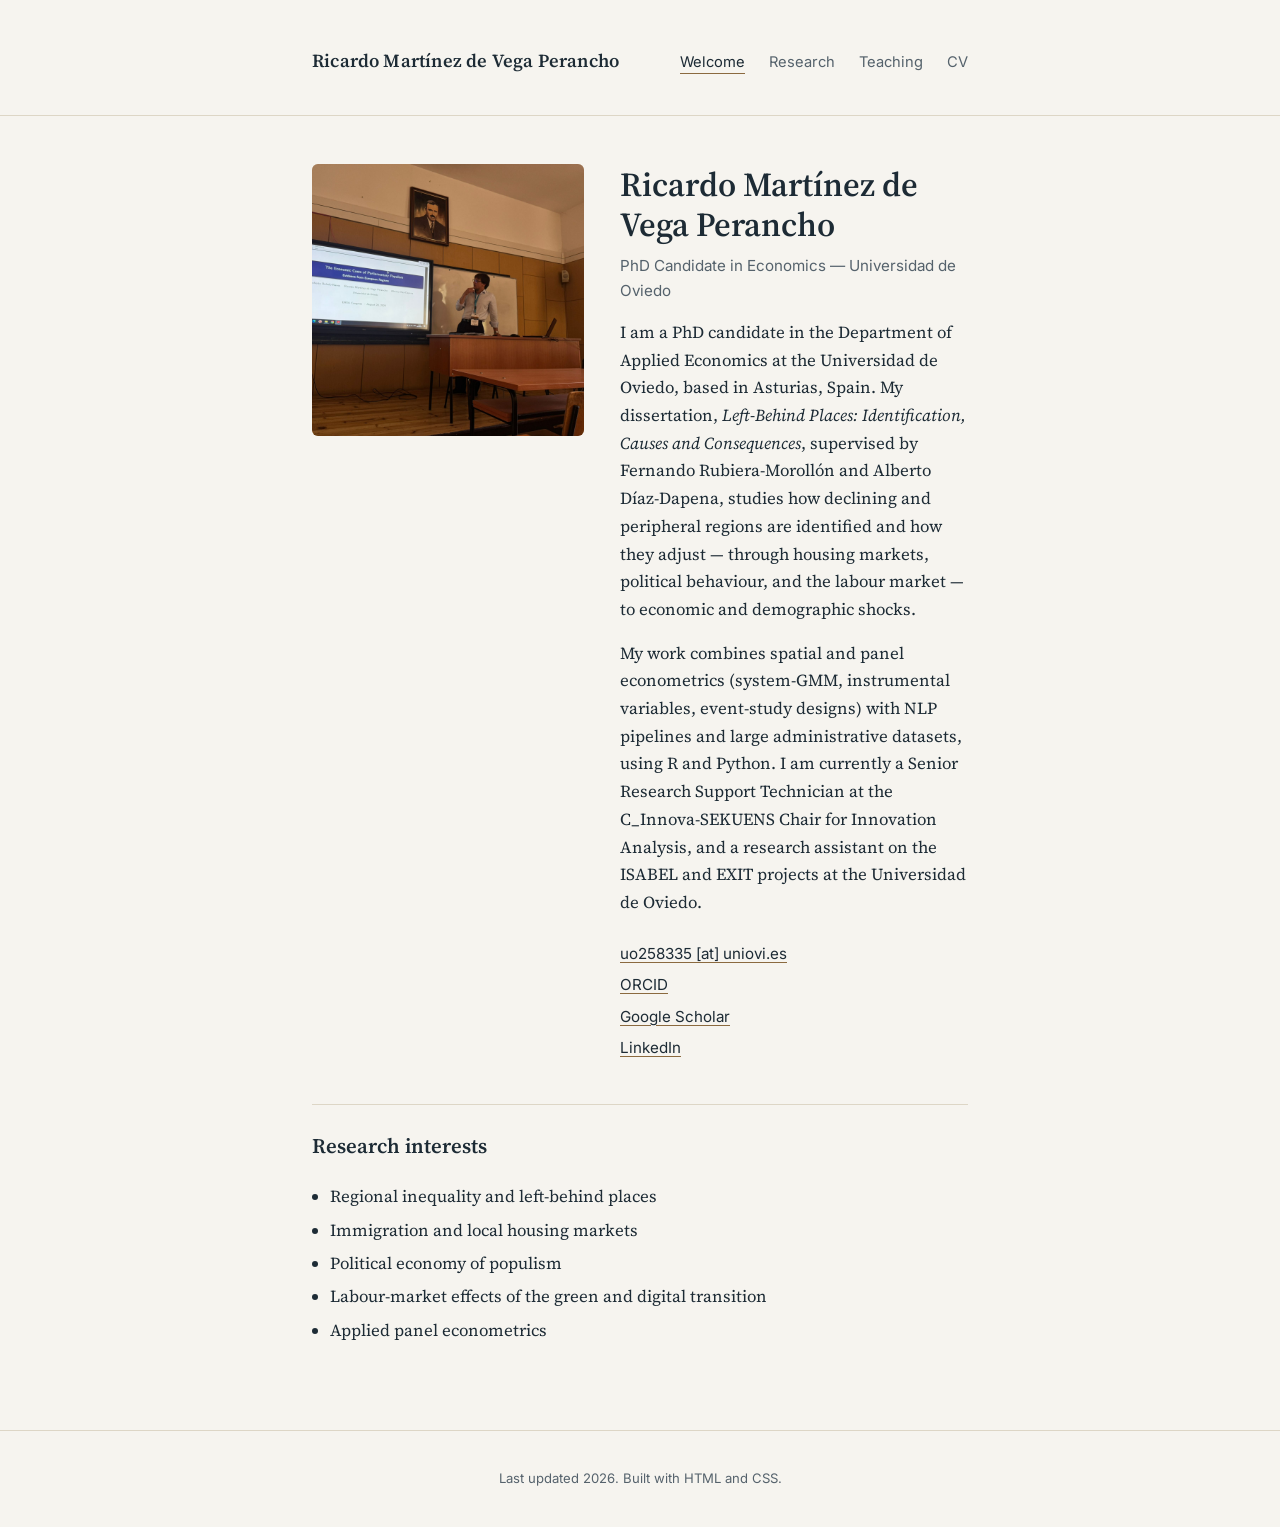
==== index.html @ 5f3df3f0 "Update index.html" ====
<!DOCTYPE html>
<html lang="en">
<head>
<meta charset="UTF-8">
<meta name="viewport" content="width=device-width, initial-scale=1.0">
<title>Ricardo Martínez de Vega Perancho — Applied Economics</title>
<meta name="description" content="Ricardo Martínez de Vega Perancho, PhD candidate in Applied Economics at Universidad de Oviedo. Research on left-behind places, regional inequality, populism and immigration.">
<link rel="preconnect" href="https://fonts.googleapis.com">
<link rel="preconnect" href="https://fonts.gstatic.com" crossorigin>
<link href="https://fonts.googleapis.com/css2?family=Source+Serif+4:ital,wght@0,400;0,600;1,400&family=Inter:wght@400;500&display=swap" rel="stylesheet">
<link rel="stylesheet" href="style.css">
</head>
<body>

<header class="site-header">
  <div class="header-inner">
    <p class="site-title"><a href="index.html">Ricardo Martínez de Vega Perancho</a></p>
    <nav class="site-nav" aria-label="Main">
      <ul>
        <li><a href="index.html" aria-current="page">Welcome</a></li>
        <li><a href="research.html">Research</a></li>
        <li><a href="teaching.html">Teaching</a></li>
        <li><a href="cv.html">CV</a></li>
      </ul>
    </nav>
  </div>
</header>

<main>
  <div class="hero">
    <div class="avatar">
      <img src="foto-perfil.jpg" width="272" height="272" alt="Ricardo Martínez de Vega Perancho">
    </div>
    <div class="bio">
      <h1>Ricardo Martínez de Vega Perancho</h1>
      <p class="kicker">PhD Candidate in Economics — Universidad de Oviedo</p>

      <p>I am a PhD candidate in the Department of Applied Economics at the
      Universidad de Oviedo, based in Asturias, Spain. My dissertation,
      <em>Left-Behind Places: Identification, Causes and Consequences</em>,
      supervised by Fernando Rubiera-Morollón and Alberto Díaz-Dapena, studies
      how declining and peripheral regions are identified and how they adjust
      — through housing markets, political behaviour, and the labour market —
      to economic and demographic shocks.</p>

      <p>My work combines spatial and panel econometrics (system-GMM,
      instrumental variables, event-study designs) with NLP pipelines and
      large administrative datasets, using R and Python. I am currently a
      Senior Research Support Technician at the C_Innova-SEKUENS Chair for
      Innovation Analysis, and a research assistant on the ISABEL and EXIT
      projects at the Universidad de Oviedo.</p>

      <ul class="contact-list">
        <li><a href="mailto:uo258335@uniovi.es">uo258335 [at] uniovi.es</a></li>
        <li><a href="https://orcid.org/0009-0008-1918-5371">ORCID</a></li>
        <li><a href="https://scholar.google.com/">Google Scholar</a></li>
        <li><a href="https://www.linkedin.com/">LinkedIn</a></li>
      </ul>
    </div>
  </div>

  <h2>Research interests</h2>
  <ul class="interests">
    <li>Regional inequality and left-behind places</li>
    <li>Immigration and local housing markets</li>
    <li>Political economy of populism</li>
    <li>Labour-market effects of the green and digital transition</li>
    <li>Applied panel econometrics</li>
  </ul>
</main>

<footer class="site-footer">
  <p>Last updated 2026. Built with HTML and CSS.</p>
</footer>

</body>
</html>
---- style.css ----
/* ===========================================================
   Ricardo — academic site
   Palette: paper background, deep ink text, muted ochre accent
   (a nod to old regional / cartographic survey documents —
   fitting for regional-economics research on left-behind places)
   =========================================================== */

:root {
  --bg: #f6f4ef;
  --ink: #1d2b35;
  --ink-soft: #55626c;
  --accent: #8b6a3f;
  --accent-soft: #e3d9c4;
  --line: #ddd6c6;
  --max-w: 44rem;
}

* { box-sizing: border-box; }

html {
  scroll-behavior: smooth;
}

@media (prefers-reduced-motion: reduce) {
  html { scroll-behavior: auto; }
  * { animation: none !important; transition: none !important; }
}

body {
  margin: 0;
  background: var(--bg);
  color: var(--ink);
  font-family: "Source Serif 4", Georgia, "Times New Roman", serif;
  font-size: 1.05rem;
  line-height: 1.65;
  -webkit-font-smoothing: antialiased;
}

a {
  color: var(--ink);
  text-decoration-color: var(--accent);
  text-decoration-thickness: 1px;
  text-underline-offset: 3px;
}

a:hover { color: var(--accent); }

a:focus-visible,
button:focus-visible,
summary:focus-visible {
  outline: 2px solid var(--accent);
  outline-offset: 3px;
}

.site-header {
  border-bottom: 1px solid var(--line);
}

.header-inner {
  max-width: var(--max-w);
  margin: 0 auto;
  padding: 1.75rem 1.5rem 1.25rem;
  display: flex;
  flex-wrap: wrap;
  align-items: baseline;
  justify-content: space-between;
  gap: 0.75rem 1.5rem;
}

.site-title {
  font-family: "Source Serif 4", Georgia, serif;
  font-size: 1.15rem;
  font-weight: 600;
  letter-spacing: 0.01em;
}

.site-title a { text-decoration: none; }

nav.site-nav {
  font-family: "Inter", system-ui, sans-serif;
  font-size: 0.92rem;
}

nav.site-nav ul {
  list-style: none;
  display: flex;
  gap: 1.5rem;
  margin: 0;
  padding: 0;
}

nav.site-nav a {
  text-decoration: none;
  color: var(--ink-soft);
  padding-bottom: 2px;
  border-bottom: 1px solid transparent;
}

nav.site-nav a:hover,
nav.site-nav a[aria-current="page"] {
  color: var(--ink);
  border-bottom-color: var(--accent);
}

main {
  max-width: var(--max-w);
  margin: 0 auto;
  padding: 3rem 1.5rem 5rem;
}

h1 {
  font-size: 2.1rem;
  line-height: 1.2;
  margin: 0 0 0.5rem;
  font-weight: 600;
}

h2 {
  font-size: 1.3rem;
  font-weight: 600;
  margin: 2.75rem 0 1.25rem;
  padding-top: 1.5rem;
  border-top: 1px solid var(--line);
}

main > h2:first-child { border-top: none; padding-top: 0; margin-top: 0; }

.kicker {
  font-family: "Inter", system-ui, sans-serif;
  font-size: 0.95rem;
  color: var(--ink-soft);
  margin: 0 0 1.75rem;
}

.hero {
  display: grid;
  grid-template-columns: 17rem 1fr;
  gap: 2.25rem;
  align-items: start;
  margin-bottom: 2.5rem;
}

.avatar {
  width: 17rem;
  height: 17rem;
  border-radius: 6px;
  background: var(--accent-soft);
  color: var(--accent);
  display: flex;
  align-items: center;
  justify-content: center;
  font-family: "Source Serif 4", Georgia, serif;
  font-size: 1.9rem;
  font-weight: 600;
  overflow: hidden;
}

.avatar img {
  width: 100%;
  height: 100%;
  object-fit: cover;
  object-position: 62% 45%;
  display: block;
}

.bio p { margin: 0 0 1rem; }

.contact-list {
  list-style: none;
  margin: 1.5rem 0 0;
  padding: 0;
  display: flex;
  flex-direction: column;
  gap: 0.4rem;
  font-family: "Inter", system-ui, sans-serif;
  font-size: 0.95rem;
}

.interests {
  margin: 0;
  padding-left: 1.1rem;
}

.interests li { margin-bottom: 0.35rem; }

.paper {
  margin-bottom: 2.25rem;
  padding-bottom: 2.25rem;
  border-bottom: 1px solid var(--line);
}

.paper:last-child { border-bottom: none; margin-bottom: 0; padding-bottom: 0; }

.paper h3 {
  font-size: 1.08rem;
  font-weight: 600;
  margin: 0 0 0.35rem;
  line-height: 1.4;
}

.paper .byline {
  font-style: italic;
  color: var(--ink-soft);
  margin: 0 0 0.2rem;
  font-size: 0.98rem;
}

.paper .status {
  font-family: "Inter", system-ui, sans-serif;
  font-size: 0.85rem;
  color: var(--accent);
  margin: 0 0 0.75rem;
}

.paper details {
  font-size: 0.98rem;
}

.paper summary {
  cursor: pointer;
  font-family: "Inter", system-ui, sans-serif;
  font-size: 0.88rem;
  color: var(--ink-soft);
  list-style: none;
}

.paper summary::-webkit-details-marker { display: none; }

.paper summary::before {
  content: "Abstract  ";
}

.paper summary:hover { color: var(--accent); }

.paper details[open] summary::before { content: "Abstract  "; }

.paper .abstract {
  margin: 0.6rem 0 0;
  color: var(--ink);
}

.note {
  color: var(--ink-soft);
  font-size: 0.98rem;
}

.site-footer {
  border-top: 1px solid var(--line);
  padding: 1.5rem;
  text-align: center;
  font-family: "Inter", system-ui, sans-serif;
  font-size: 0.82rem;
  color: var(--ink-soft);
}

@media (max-width: 34rem) {
  .hero {
    grid-template-columns: 1fr;
  }
  .avatar { width: 9rem; height: 9rem; font-size: 1.4rem; }
  h1 { font-size: 1.7rem; }
  .header-inner { flex-direction: column; align-items: flex-start; }
}
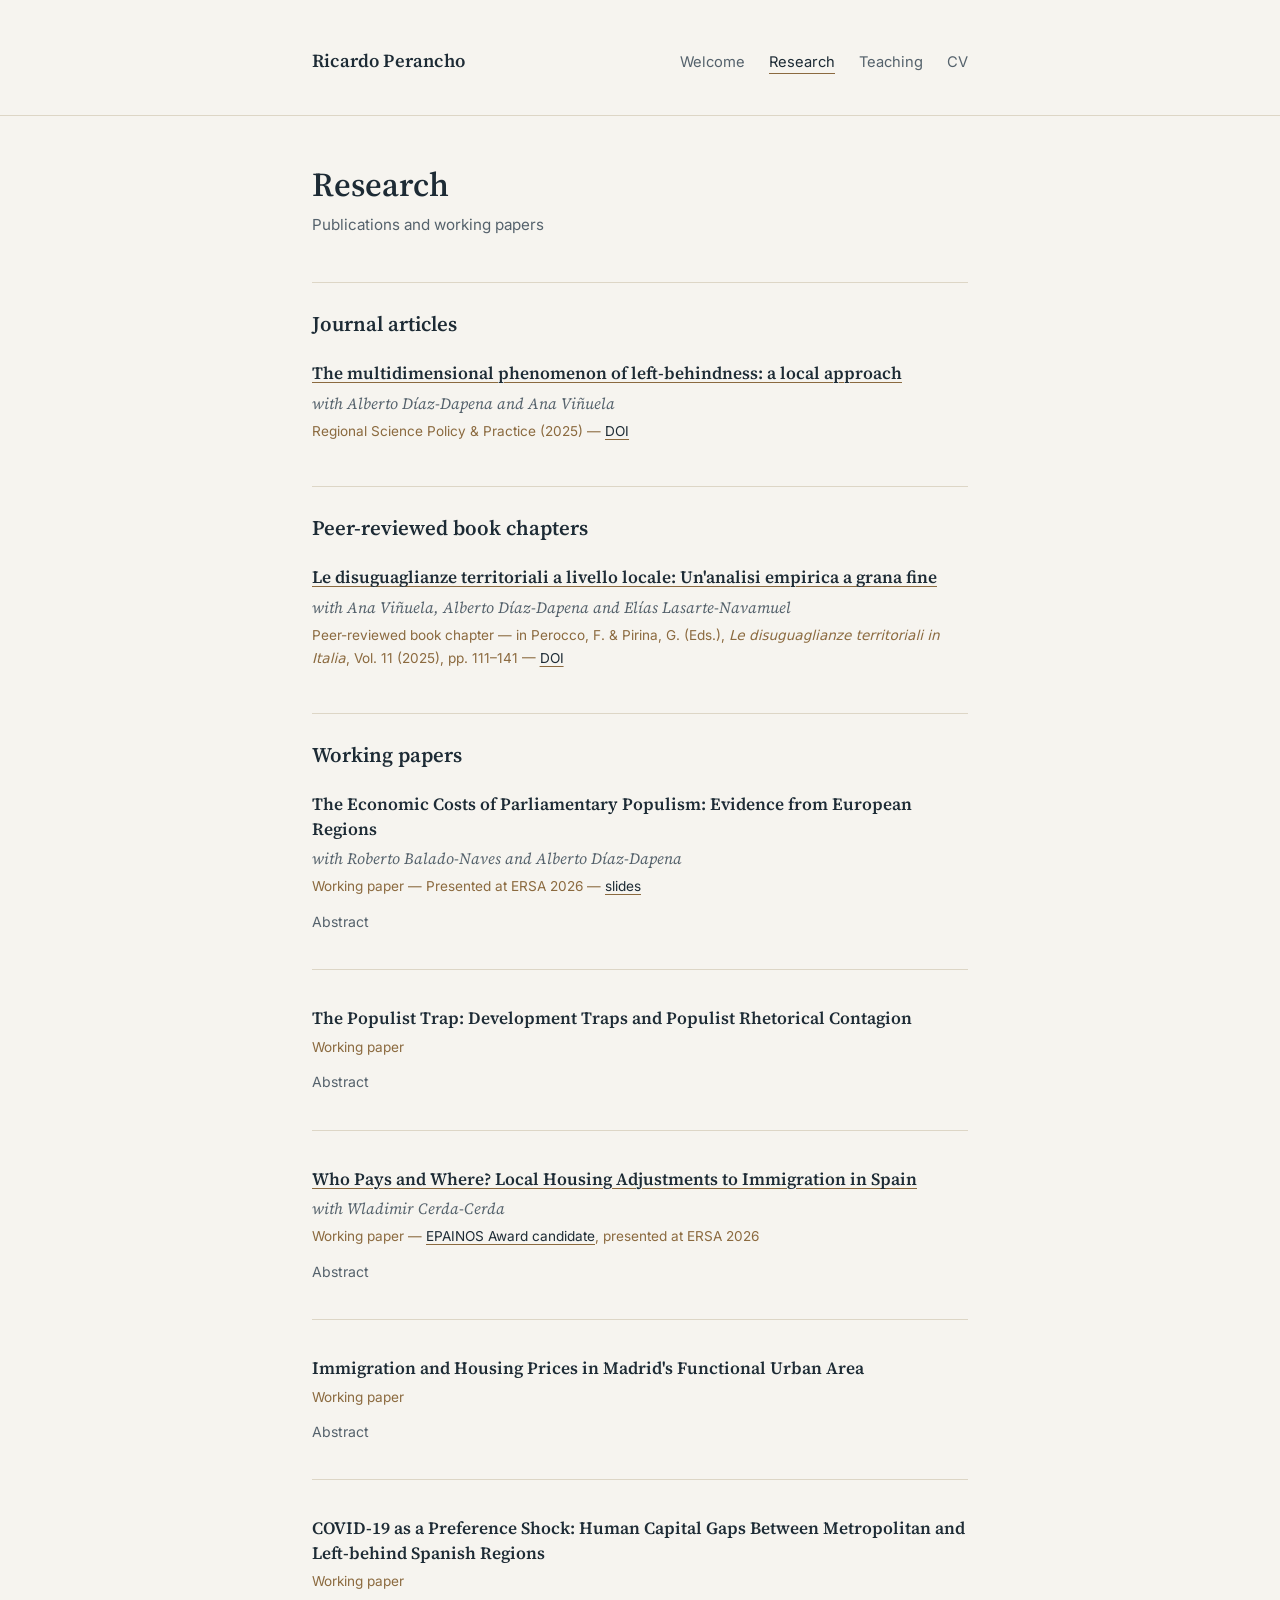
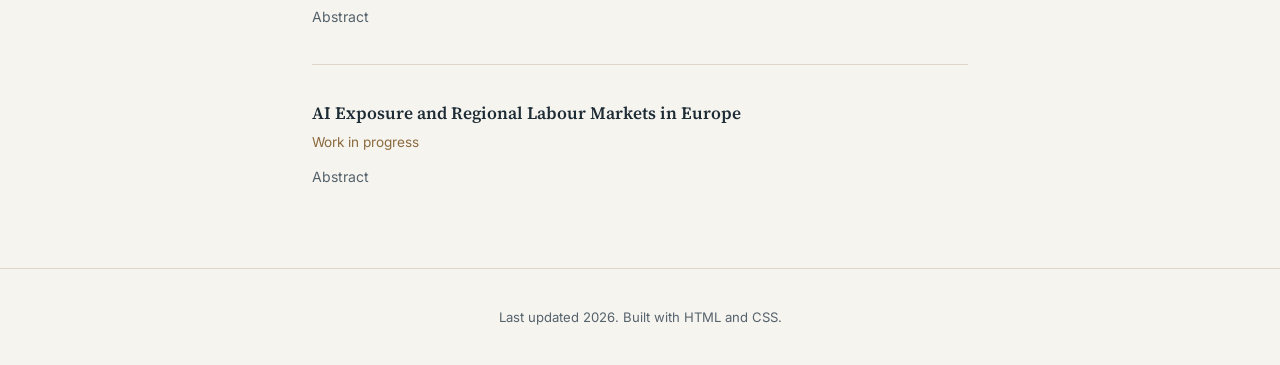
==== commit fe00cb8d: "Revise index.html for updated research content Updated the title and modified the header and main se" ====
--- a/index.html
+++ b/index.html
@@ -3,8 +3,7 @@
 <head>
 <meta charset="UTF-8">
 <meta name="viewport" content="width=device-width, initial-scale=1.0">
-<title>Ricardo Martínez de Vega Perancho — Applied Economics</title>
-<meta name="description" content="Ricardo Martínez de Vega Perancho, PhD candidate in Applied Economics at Universidad de Oviedo. Research on left-behind places, regional inequality, populism and immigration.">
+<title>Research — Ricardo</title>
 <link rel="preconnect" href="https://fonts.googleapis.com">
 <link rel="preconnect" href="https://fonts.gstatic.com" crossorigin>
 <link href="https://fonts.googleapis.com/css2?family=Source+Serif+4:ital,wght@0,400;0,600;1,400&family=Inter:wght@400;500&display=swap" rel="stylesheet">
@@ -14,11 +13,11 @@
 
 <header class="site-header">
   <div class="header-inner">
-    <p class="site-title"><a href="index.html">Ricardo Martínez de Vega Perancho</a></p>
+    <p class="site-title"><a href="index.html">Ricardo Perancho</a></p>
     <nav class="site-nav" aria-label="Main">
       <ul>
-        <li><a href="index.html" aria-current="page">Welcome</a></li>
-        <li><a href="research.html">Research</a></li>
+        <li><a href="index.html">Welcome</a></li>
+        <li><a href="research.html" aria-current="page">Research</a></li>
         <li><a href="teaching.html">Teaching</a></li>
         <li><a href="cv.html">CV</a></li>
       </ul>
@@ -27,46 +26,120 @@
 </header>
 
 <main>
-  <div class="hero">
-    <div class="avatar">
-      <img src="foto-perfil.jpg" width="272" height="272" alt="Ricardo Martínez de Vega Perancho">
-    </div>
-    <div class="bio">
-      <h1>Ricardo Martínez de Vega Perancho</h1>
-      <p class="kicker">PhD Candidate in Economics — Universidad de Oviedo</p>
+  <h1>Research</h1>
+  <p class="kicker">Publications and working papers</p>
 
-      <p>I am a PhD candidate in the Department of Applied Economics at the
-      Universidad de Oviedo, based in Asturias, Spain. My dissertation,
-      <em>Left-Behind Places: Identification, Causes and Consequences</em>,
-      supervised by Fernando Rubiera-Morollón and Alberto Díaz-Dapena, studies
-      how declining and peripheral regions are identified and how they adjust
-      — through housing markets, political behaviour, and the labour market —
-      to economic and demographic shocks.</p>
+  <h2>Journal articles</h2>
+  <section aria-label="Publications">
+    <article class="paper">
+      <h3><a href="https://doi.org/10.1016/j.rspp.2025.100232">The multidimensional phenomenon of left-behindness: a local approach</a></h3>
+      <p class="byline">with Alberto Díaz-Dapena and Ana Viñuela</p>
+      <p class="status">Regional Science Policy &amp; Practice (2025) — <a href="https://doi.org/10.1016/j.rspp.2025.100232">DOI</a></p>
+    </article>
+  </section>
 
-      <p>My work combines spatial and panel econometrics (system-GMM,
-      instrumental variables, event-study designs) with NLP pipelines and
-      large administrative datasets, using R and Python. I am currently a
-      Senior Research Support Technician at the C_Innova-SEKUENS Chair for
-      Innovation Analysis, and a research assistant on the ISABEL and EXIT
-      projects at the Universidad de Oviedo.</p>
+  <h2>Peer-reviewed book chapters</h2>
+  <section aria-label="Book chapters">
+    <article class="paper">
+      <h3><a href="http://doi.org/10.30687/978-88-6969-991-7/004">Le disuguaglianze territoriali a livello locale: Un'analisi empirica a grana fine</a></h3>
+      <p class="byline">with Ana Viñuela, Alberto Díaz-Dapena and Elías Lasarte-Navamuel</p>
+      <p class="status">Peer-reviewed book chapter — in Perocco, F. &amp; Pirina, G. (Eds.), <em>Le disuguaglianze territoriali in Italia</em>, Vol. 11 (2025), pp. 111–141 — <a href="http://doi.org/10.30687/978-88-6969-991-7/004">DOI</a></p>
+    </article>
+  </section>
 
-      <ul class="contact-list">
-        <li><a href="mailto:uo258335@uniovi.es">uo258335 [at] uniovi.es</a></li>
-        <li><a href="https://orcid.org/0009-0008-1918-5371">ORCID</a></li>
-        <li><a href="https://scholar.google.com/">Google Scholar</a></li>
-        <li><a href="https://www.linkedin.com/">LinkedIn</a></li>
-      </ul>
-    </div>
-  </div>
+  <h2>Working papers</h2>
+  <section aria-label="Working papers">
 
-  <h2>Research interests</h2>
-  <ul class="interests">
-    <li>Regional inequality and left-behind places</li>
-    <li>Immigration and local housing markets</li>
-    <li>Political economy of populism</li>
-    <li>Labour-market effects of the green and digital transition</li>
-    <li>Applied panel econometrics</li>
-  </ul>
+    <article class="paper">
+      <h3>The Economic Costs of Parliamentary Populism: Evidence from European Regions</h3>
+      <p class="byline">with Roberto Balado-Naves and Alberto Díaz-Dapena</p>
+      <p class="status">Working paper — Presented at ERSA 2026 — <a href="Slides_ERSA_populism.pdf">slides</a></p>
+      <details>
+        <summary></summary>
+        <p class="abstract">Populist parties now hold parliamentary seats in nearly all EU member states; 
+          however, their economic impact remains underexplored. 
+          While existing research focuses on populist executives, we examine whether populist parliamentary presence affects regional economic performance. 
+          Using a panel of 227 European NUTS 2 regions (1995 – 2022), 
+          we find that a permanent 1 percentage point increase in populist vote share reduces GDP per capita by 0.19% in the long run. 
+          The results suggest a populist trap in left-behind regions, 
+          as parliamentary populism shifts the legislative agenda away from growth-oriented long-term reforms, 
+          creating institutional frictions and policy uncertainty. Counterintuitively, 
+          we find that populist support that remains outside parliamentary representation is no associated with lower growth rates. 
+          Our findings reveal that the economic costs of populism begin well before populists take office.</p>
+      </details>
+    </article>
+
+    <article class="paper">
+      <h3>The Populist Trap: Development Traps and Populist Rhetorical Contagion</h3>
+      <p class="status">Working paper</p>
+      <details>
+        <summary></summary>
+        <p class="abstract">A supervised text classifier applied to Spanish
+        regional parliamentary debates (2014–2025) traces the contagion of
+        populist rhetoric from VOX to the Partido Popular. A staggered
+        event-study design, with a leave-one-out instrument for VOX vote
+        share and Callaway–Sant'Anna estimators, is used to address the
+        endogeneity of local development-trap conditions.</p>
+      </details>
+    </article>
+
+    <article class="paper">
+      <h3><a href="who-pays-and-where-spain.pdf">Who Pays and Where? Local Housing Adjustments to Immigration in Spain</a></h3>
+      <p class="byline">with Wladimir Cerda-Cerda</p>
+      <p class="status">Working paper — <a href="Slides_ERSA_housing.pdf">EPAINOS Award candidate</a>, presented at ERSA 2026</p>
+      <details>
+        <summary></summary>
+        <p class="abstract">We estimate the causal effect of immigration on housing prices using a panel of 699 Spanish 
+          municipalities over 2014–2025. Exploiting variation in immigration flows through a shift-share
+          instrument based on historical settlement networks, we find that a one percentage point increasein the immigration rate raises housing prices by 0.73% in the short run, with the effect growing
+          to approximately 2.3% in the long run. The absence of a housing supply response and the lack of
+          native displacement in high-immigration municipalities prevent demand pressure from dissipating,
+          allowing price effects to accumulate over time. Heterogeneity across the degrees of urbanization
+          reveals that the price effect of immigration is substantially larger in non-urban municipalities,
+          driven by native co-location, improvements in local economic conditions, and more binding supply
+          constraints.</p>
+      </details>
+    </article>
+
+    <article class="paper">
+      <h3>Immigration and Housing Prices in Madrid's Functional Urban Area</h3>
+      <p class="status">Working paper</p>
+      <details>
+        <summary></summary>
+        <p class="abstract">Building on Saiz and Wachter (2011), this paper
+        studies 166 municipalities in Madrid's Functional Urban Area
+        (2003–2024) using notarial housing-price statistics and a dual
+        instrumental-variable strategy — a spatial-diffusion gravity
+        instrument combined with a Bartik shift-share instrument — to
+        identify the effect of immigration on local housing prices.</p>
+      </details>
+    </article>
+
+    <article class="paper">
+      <h3>COVID-19 as a Preference Shock: Human Capital Gaps Between Metropolitan and Left-behind Spanish Regions</h3>
+      <p class="status">Working paper</p>
+      <details>
+        <summary></summary>
+        <p class="abstract">A difference-in-differences event-study design
+        uses university admission cut-off grades (notas de corte) to test
+        whether the COVID-19 pandemic acted as a preference shock, widening
+        or narrowing human-capital gaps between metropolitan and peripheral
+        Spanish universities.</p>
+      </details>
+    </article>
+
+    <article class="paper">
+      <h3>AI Exposure and Regional Labour Markets in Europe</h3>
+      <p class="status">Work in progress</p>
+      <details>
+        <summary></summary>
+        <p class="abstract">Work in progress synthesising task-based and
+        skills-based frameworks for measuring occupational exposure to AI,
+        applied to regional labour markets across Europe.</p>
+      </details>
+    </article>
+
+  </section>
 </main>
 
 <footer class="site-footer">
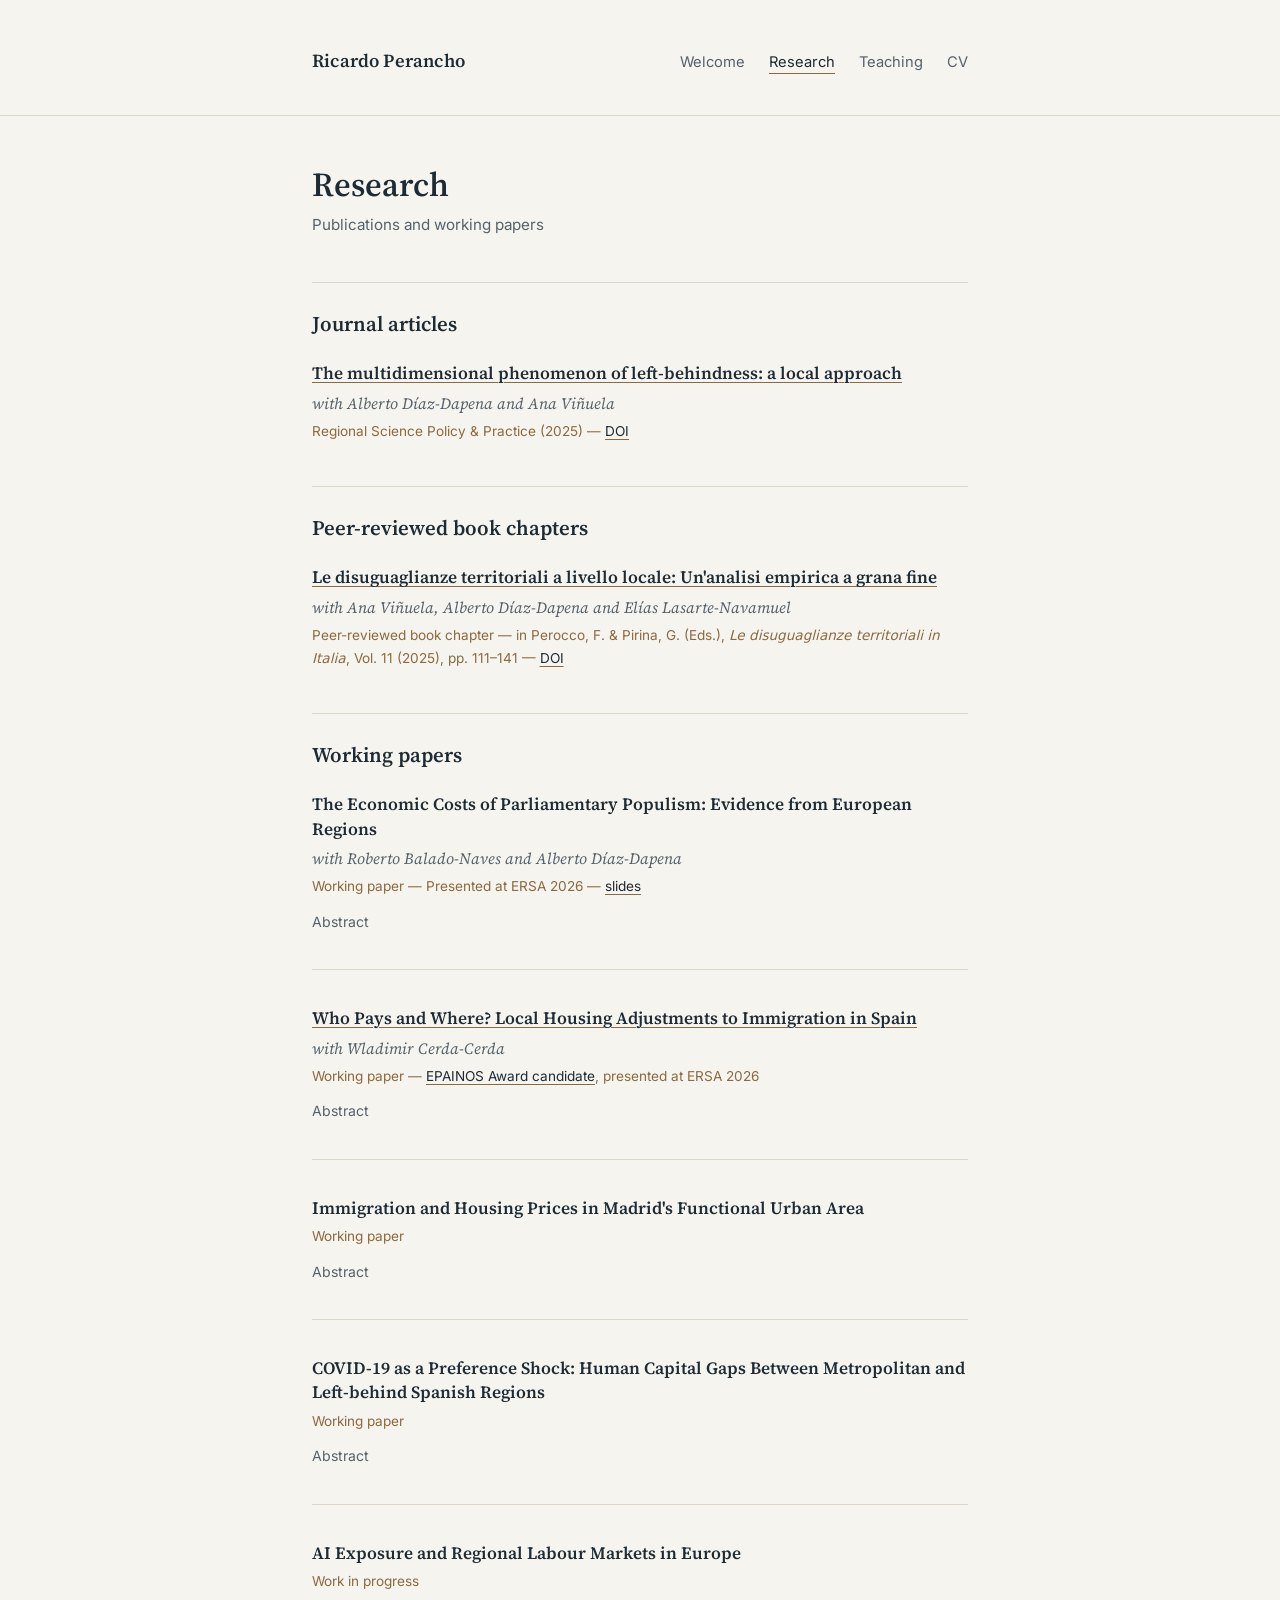
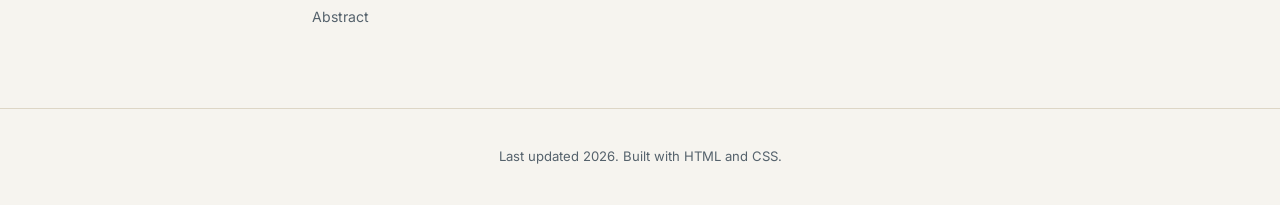
==== commit 29a1308a: "Update index.html" ====
--- a/index.html
+++ b/index.html
@@ -56,30 +56,13 @@
       <p class="status">Working paper — Presented at ERSA 2026 — <a href="Slides_ERSA_populism.pdf">slides</a></p>
       <details>
         <summary></summary>
-        <p class="abstract">Populist parties now hold parliamentary seats in nearly all EU member states; 
-          however, their economic impact remains underexplored. 
-          While existing research focuses on populist executives, we examine whether populist parliamentary presence affects regional economic performance. 
-          Using a panel of 227 European NUTS 2 regions (1995 – 2022), 
-          we find that a permanent 1 percentage point increase in populist vote share reduces GDP per capita by 0.19% in the long run. 
-          The results suggest a populist trap in left-behind regions, 
-          as parliamentary populism shifts the legislative agenda away from growth-oriented long-term reforms, 
-          creating institutional frictions and policy uncertainty. Counterintuitively, 
-          we find that populist support that remains outside parliamentary representation is no associated with lower growth rates. 
-          Our findings reveal that the economic costs of populism begin well before populists take office.</p>
-      </details>
-    </article>
-
-    <article class="paper">
-      <h3>The Populist Trap: Development Traps and Populist Rhetorical Contagion</h3>
-      <p class="status">Working paper</p>
-      <details>
-        <summary></summary>
-        <p class="abstract">A supervised text classifier applied to Spanish
-        regional parliamentary debates (2014–2025) traces the contagion of
-        populist rhetoric from VOX to the Partido Popular. A staggered
-        event-study design, with a leave-one-out instrument for VOX vote
-        share and Callaway–Sant'Anna estimators, is used to address the
-        endogeneity of local development-trap conditions.</p>
+        <p class="abstract">Difference-GMM estimation on 239 NUTS2 regions across 30 European
+        countries (1996–2022), combining ARDECO regional accounts with the
+        PopuList database, to trace how episodes of political unrest feed
+        back into regional economic growth. The analysis pairs impulse
+        response functions with spatial-autocorrelation diagnostics
+        (Moran's I) to characterise how these costs propagate across
+        neighbouring regions.</p>
       </details>
     </article>
 
@@ -89,15 +72,16 @@
       <p class="status">Working paper — <a href="Slides_ERSA_housing.pdf">EPAINOS Award candidate</a>, presented at ERSA 2026</p>
       <details>
         <summary></summary>
-        <p class="abstract">We estimate the causal effect of immigration on housing prices using a panel of 699 Spanish 
-          municipalities over 2014–2025. Exploiting variation in immigration flows through a shift-share
-          instrument based on historical settlement networks, we find that a one percentage point increasein the immigration rate raises housing prices by 0.73% in the short run, with the effect growing
-          to approximately 2.3% in the long run. The absence of a housing supply response and the lack of
-          native displacement in high-immigration municipalities prevent demand pressure from dissipating,
-          allowing price effects to accumulate over time. Heterogeneity across the degrees of urbanization
-          reveals that the price effect of immigration is substantially larger in non-urban municipalities,
-          driven by native co-location, improvements in local economic conditions, and more binding supply
-          constraints.</p>
+        <p class="abstract">Using a shift-share instrument built on
+        predetermined 2005 settlement patterns and an exogenous spatial-pull
+        control, this paper identifies the causal effect of immigration on
+        local housing prices across 699 Spanish municipalities (2014–2025).
+        A 1pp increase in the net immigration rate raises housing prices by
+        ~0.73% in the short run, accumulating to ~2.25% in the long run.
+        Housing supply is inelastic and shows no significant response;
+        the effect concentrates in non-urban municipalities, where
+        immigration-driven firm creation and income gains induce native
+        co-location, compounding demand pressure over time.</p>
       </details>
     </article>
 
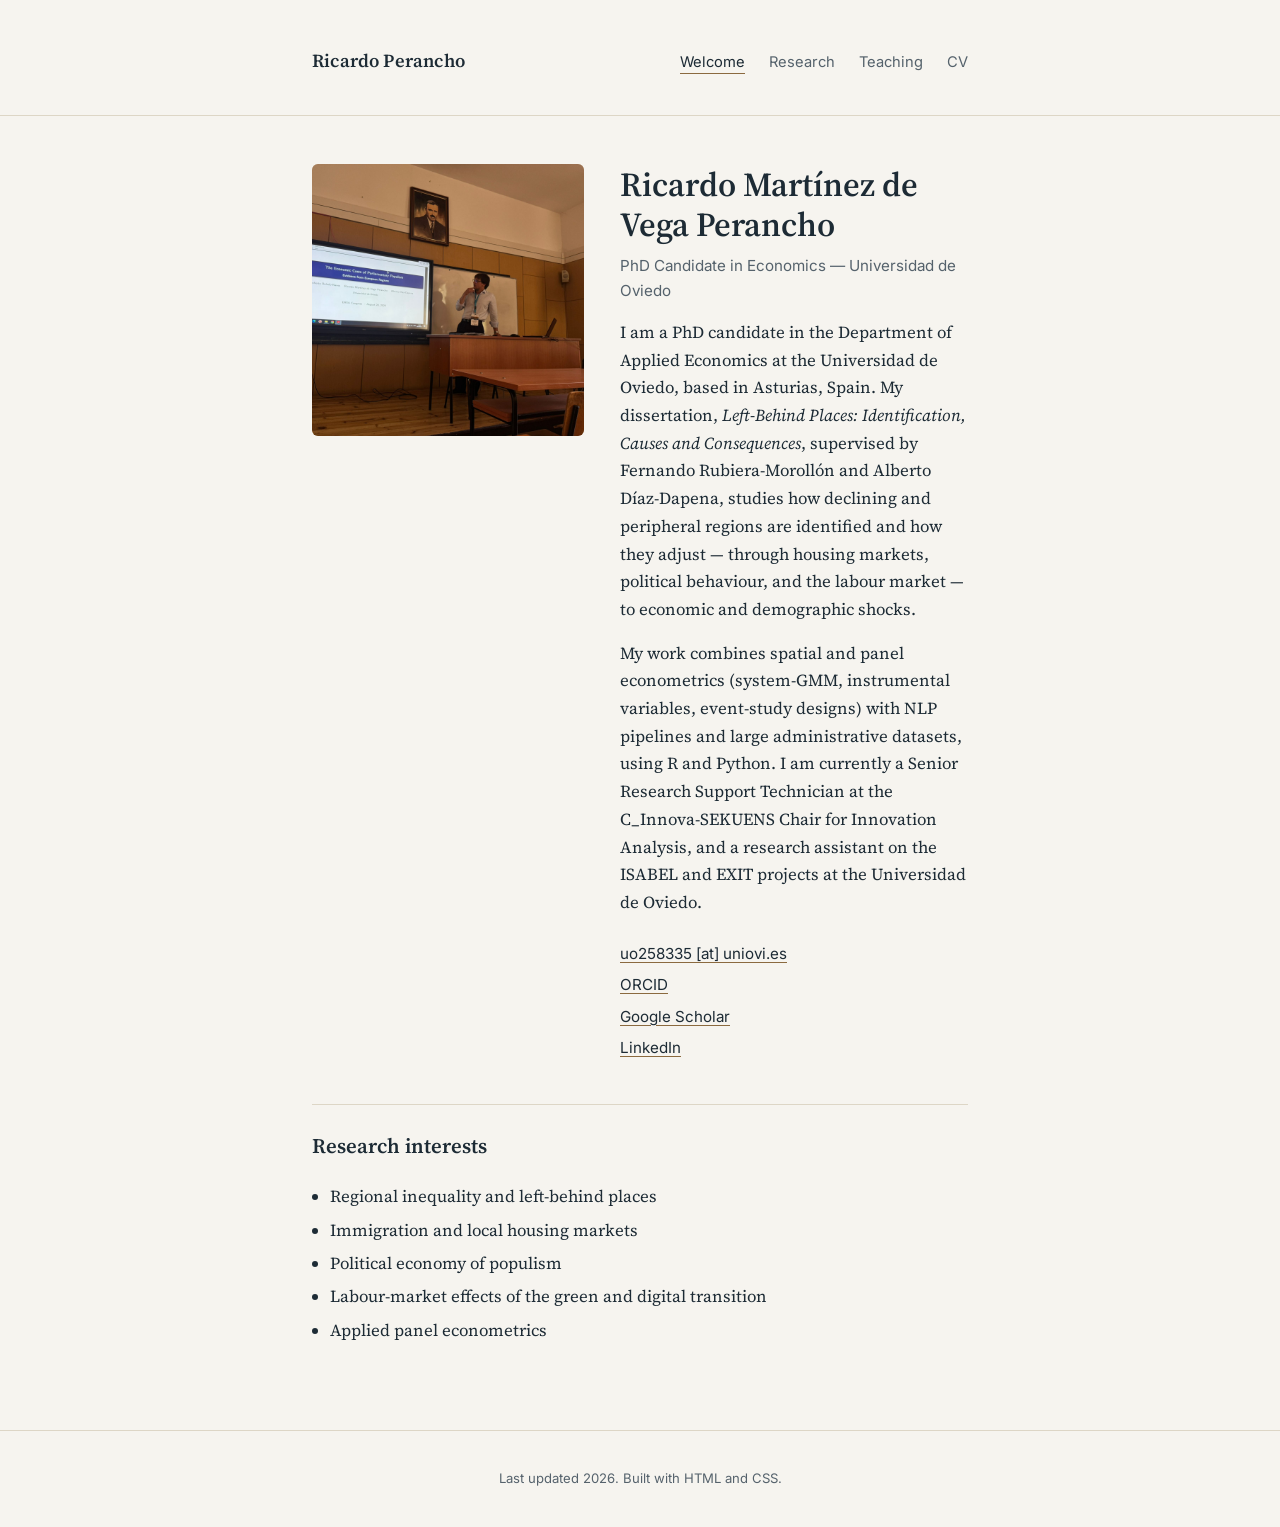
==== commit 254c030c: "Update index.html" ====
--- a/index.html
+++ b/index.html
@@ -3,11 +3,33 @@
 <head>
 <meta charset="UTF-8">
 <meta name="viewport" content="width=device-width, initial-scale=1.0">
-<title>Research — Ricardo</title>
+<title>Ricardo Martínez de Vega Perancho — Applied Economics</title>
+<meta name="description" content="Ricardo Martínez de Vega Perancho, PhD candidate in Applied Economics at Universidad de Oviedo. Research on left-behind places, regional inequality, populism and immigration.">
 <link rel="preconnect" href="https://fonts.googleapis.com">
 <link rel="preconnect" href="https://fonts.gstatic.com" crossorigin>
 <link href="https://fonts.googleapis.com/css2?family=Source+Serif+4:ital,wght@0,400;0,600;1,400&family=Inter:wght@400;500&display=swap" rel="stylesheet">
 <link rel="stylesheet" href="style.css">
+<link rel="canonical" href="https://rikimdvp.github.io/ricardo-site/index.html">
+<script type="application/ld+json">
+{
+  "@context": "https://schema.org",
+  "@type": "Person",
+  "name": "Ricardo Martínez de Vega Perancho",
+  "alternateName": "Ricardo Perancho",
+  "url": "https://rikimdvp.github.io/ricardo-site/index.html",
+  "jobTitle": "PhD Candidate in Economics",
+  "affiliation": {
+    "@type": "CollegeOrUniversity",
+    "name": "Universidad de Oviedo"
+  },
+  "email": "mailto:uo258335@uniovi.es",
+  "sameAs": [
+    "https://orcid.org/0009-0008-1918-5371",
+    "https://scholar.google.com/citations?user=FgOv5gYAAAAJ&hl=es",
+    "https://www.linkedin.com/in/ricardo-mart%C3%ADnez-de-vega-analyst-economist/"
+  ]
+}
+</script>
 </head>
 <body>
 
@@ -16,8 +38,8 @@
     <p class="site-title"><a href="index.html">Ricardo Perancho</a></p>
     <nav class="site-nav" aria-label="Main">
       <ul>
-        <li><a href="index.html">Welcome</a></li>
-        <li><a href="research.html" aria-current="page">Research</a></li>
+        <li><a href="index.html" aria-current="page">Welcome</a></li>
+        <li><a href="research.html">Research</a></li>
         <li><a href="teaching.html">Teaching</a></li>
         <li><a href="cv.html">CV</a></li>
       </ul>
@@ -26,104 +48,46 @@
 </header>
 
 <main>
-  <h1>Research</h1>
-  <p class="kicker">Publications and working papers</p>
+  <div class="hero">
+    <div class="avatar">
+      <img src="foto-perfil.jpg" width="272" height="272" alt="Ricardo Martínez de Vega Perancho">
+    </div>
+    <div class="bio">
+      <h1>Ricardo Martínez de Vega Perancho</h1>
+      <p class="kicker">PhD Candidate in Economics — Universidad de Oviedo</p>
 
-  <h2>Journal articles</h2>
-  <section aria-label="Publications">
-    <article class="paper">
-      <h3><a href="https://doi.org/10.1016/j.rspp.2025.100232">The multidimensional phenomenon of left-behindness: a local approach</a></h3>
-      <p class="byline">with Alberto Díaz-Dapena and Ana Viñuela</p>
-      <p class="status">Regional Science Policy &amp; Practice (2025) — <a href="https://doi.org/10.1016/j.rspp.2025.100232">DOI</a></p>
-    </article>
-  </section>
+      <p>I am a PhD candidate in the Department of Applied Economics at the
+      Universidad de Oviedo, based in Asturias, Spain. My dissertation,
+      <em>Left-Behind Places: Identification, Causes and Consequences</em>,
+      supervised by Fernando Rubiera-Morollón and Alberto Díaz-Dapena, studies
+      how declining and peripheral regions are identified and how they adjust
+      — through housing markets, political behaviour, and the labour market —
+      to economic and demographic shocks.</p>
 
-  <h2>Peer-reviewed book chapters</h2>
-  <section aria-label="Book chapters">
-    <article class="paper">
-      <h3><a href="http://doi.org/10.30687/978-88-6969-991-7/004">Le disuguaglianze territoriali a livello locale: Un'analisi empirica a grana fine</a></h3>
-      <p class="byline">with Ana Viñuela, Alberto Díaz-Dapena and Elías Lasarte-Navamuel</p>
-      <p class="status">Peer-reviewed book chapter — in Perocco, F. &amp; Pirina, G. (Eds.), <em>Le disuguaglianze territoriali in Italia</em>, Vol. 11 (2025), pp. 111–141 — <a href="http://doi.org/10.30687/978-88-6969-991-7/004">DOI</a></p>
-    </article>
-  </section>
+      <p>My work combines spatial and panel econometrics (system-GMM,
+      instrumental variables, event-study designs) with NLP pipelines and
+      large administrative datasets, using R and Python. I am currently a
+      Senior Research Support Technician at the C_Innova-SEKUENS Chair for
+      Innovation Analysis, and a research assistant on the ISABEL and EXIT
+      projects at the Universidad de Oviedo.</p>
 
-  <h2>Working papers</h2>
-  <section aria-label="Working papers">
+      <ul class="contact-list">
+        <li><a href="mailto:uo258335@uniovi.es">uo258335 [at] uniovi.es</a></li>
+        <li><a href="https://orcid.org/0009-0008-1918-5371">ORCID</a></li>
+        <li><a href="https://scholar.google.com/citations?user=FgOv5gYAAAAJ&amp;hl=es">Google Scholar</a></li>
+        <li><a href="https://www.linkedin.com/in/ricardo-mart%C3%ADnez-de-vega-analyst-economist/">LinkedIn</a></li>
+      </ul>
+    </div>
+  </div>
 
-    <article class="paper">
-      <h3>The Economic Costs of Parliamentary Populism: Evidence from European Regions</h3>
-      <p class="byline">with Roberto Balado-Naves and Alberto Díaz-Dapena</p>
-      <p class="status">Working paper — Presented at ERSA 2026 — <a href="Slides_ERSA_populism.pdf">slides</a></p>
-      <details>
-        <summary></summary>
-        <p class="abstract">Difference-GMM estimation on 239 NUTS2 regions across 30 European
-        countries (1996–2022), combining ARDECO regional accounts with the
-        PopuList database, to trace how episodes of political unrest feed
-        back into regional economic growth. The analysis pairs impulse
-        response functions with spatial-autocorrelation diagnostics
-        (Moran's I) to characterise how these costs propagate across
-        neighbouring regions.</p>
-      </details>
-    </article>
-
-    <article class="paper">
-      <h3><a href="who-pays-and-where-spain.pdf">Who Pays and Where? Local Housing Adjustments to Immigration in Spain</a></h3>
-      <p class="byline">with Wladimir Cerda-Cerda</p>
-      <p class="status">Working paper — <a href="Slides_ERSA_housing.pdf">EPAINOS Award candidate</a>, presented at ERSA 2026</p>
-      <details>
-        <summary></summary>
-        <p class="abstract">Using a shift-share instrument built on
-        predetermined 2005 settlement patterns and an exogenous spatial-pull
-        control, this paper identifies the causal effect of immigration on
-        local housing prices across 699 Spanish municipalities (2014–2025).
-        A 1pp increase in the net immigration rate raises housing prices by
-        ~0.73% in the short run, accumulating to ~2.25% in the long run.
-        Housing supply is inelastic and shows no significant response;
-        the effect concentrates in non-urban municipalities, where
-        immigration-driven firm creation and income gains induce native
-        co-location, compounding demand pressure over time.</p>
-      </details>
-    </article>
-
-    <article class="paper">
-      <h3>Immigration and Housing Prices in Madrid's Functional Urban Area</h3>
-      <p class="status">Working paper</p>
-      <details>
-        <summary></summary>
-        <p class="abstract">Building on Saiz and Wachter (2011), this paper
-        studies 166 municipalities in Madrid's Functional Urban Area
-        (2003–2024) using notarial housing-price statistics and a dual
-        instrumental-variable strategy — a spatial-diffusion gravity
-        instrument combined with a Bartik shift-share instrument — to
-        identify the effect of immigration on local housing prices.</p>
-      </details>
-    </article>
-
-    <article class="paper">
-      <h3>COVID-19 as a Preference Shock: Human Capital Gaps Between Metropolitan and Left-behind Spanish Regions</h3>
-      <p class="status">Working paper</p>
-      <details>
-        <summary></summary>
-        <p class="abstract">A difference-in-differences event-study design
-        uses university admission cut-off grades (notas de corte) to test
-        whether the COVID-19 pandemic acted as a preference shock, widening
-        or narrowing human-capital gaps between metropolitan and peripheral
-        Spanish universities.</p>
-      </details>
-    </article>
-
-    <article class="paper">
-      <h3>AI Exposure and Regional Labour Markets in Europe</h3>
-      <p class="status">Work in progress</p>
-      <details>
-        <summary></summary>
-        <p class="abstract">Work in progress synthesising task-based and
-        skills-based frameworks for measuring occupational exposure to AI,
-        applied to regional labour markets across Europe.</p>
-      </details>
-    </article>
-
-  </section>
+  <h2>Research interests</h2>
+  <ul class="interests">
+    <li>Regional inequality and left-behind places</li>
+    <li>Immigration and local housing markets</li>
+    <li>Political economy of populism</li>
+    <li>Labour-market effects of the green and digital transition</li>
+    <li>Applied panel econometrics</li>
+  </ul>
 </main>
 
 <footer class="site-footer">
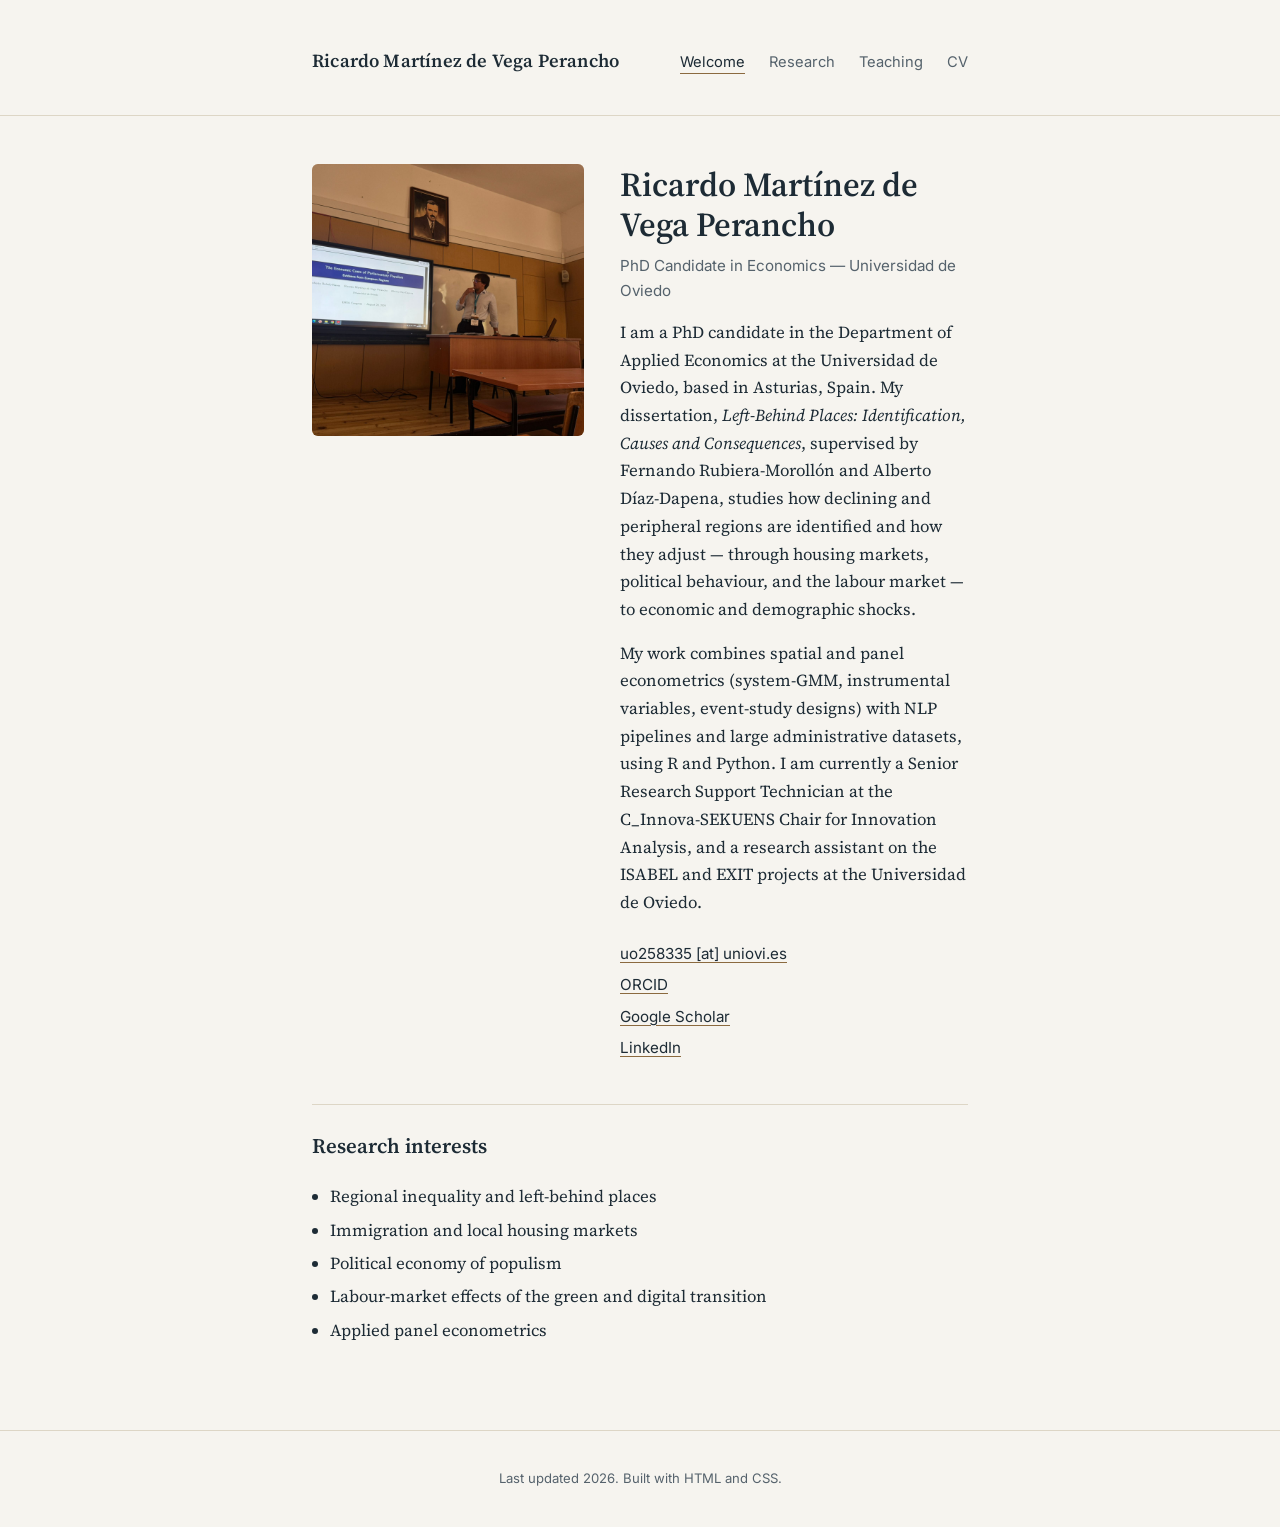
==== commit 2710085b: "Update index.html" ====
--- a/index.html
+++ b/index.html
@@ -5,6 +5,7 @@
 <meta name="viewport" content="width=device-width, initial-scale=1.0">
 <title>Ricardo Martínez de Vega Perancho — Applied Economics</title>
 <meta name="description" content="Ricardo Martínez de Vega Perancho, PhD candidate in Applied Economics at Universidad de Oviedo. Research on left-behind places, regional inequality, populism and immigration.">
+<meta name="google-site-verification" content="qBz0vGdpuWnEbUhsiM5ygSWXRBeQ9XTSMAiw2mAeius" />
 <link rel="preconnect" href="https://fonts.googleapis.com">
 <link rel="preconnect" href="https://fonts.gstatic.com" crossorigin>
 <link href="https://fonts.googleapis.com/css2?family=Source+Serif+4:ital,wght@0,400;0,600;1,400&family=Inter:wght@400;500&display=swap" rel="stylesheet">
@@ -35,7 +36,7 @@
 
 <header class="site-header">
   <div class="header-inner">
-    <p class="site-title"><a href="index.html">Ricardo Perancho</a></p>
+    <p class="site-title"><a href="index.html">Ricardo Martínez de Vega Perancho</a></p>
     <nav class="site-nav" aria-label="Main">
       <ul>
         <li><a href="index.html" aria-current="page">Welcome</a></li>
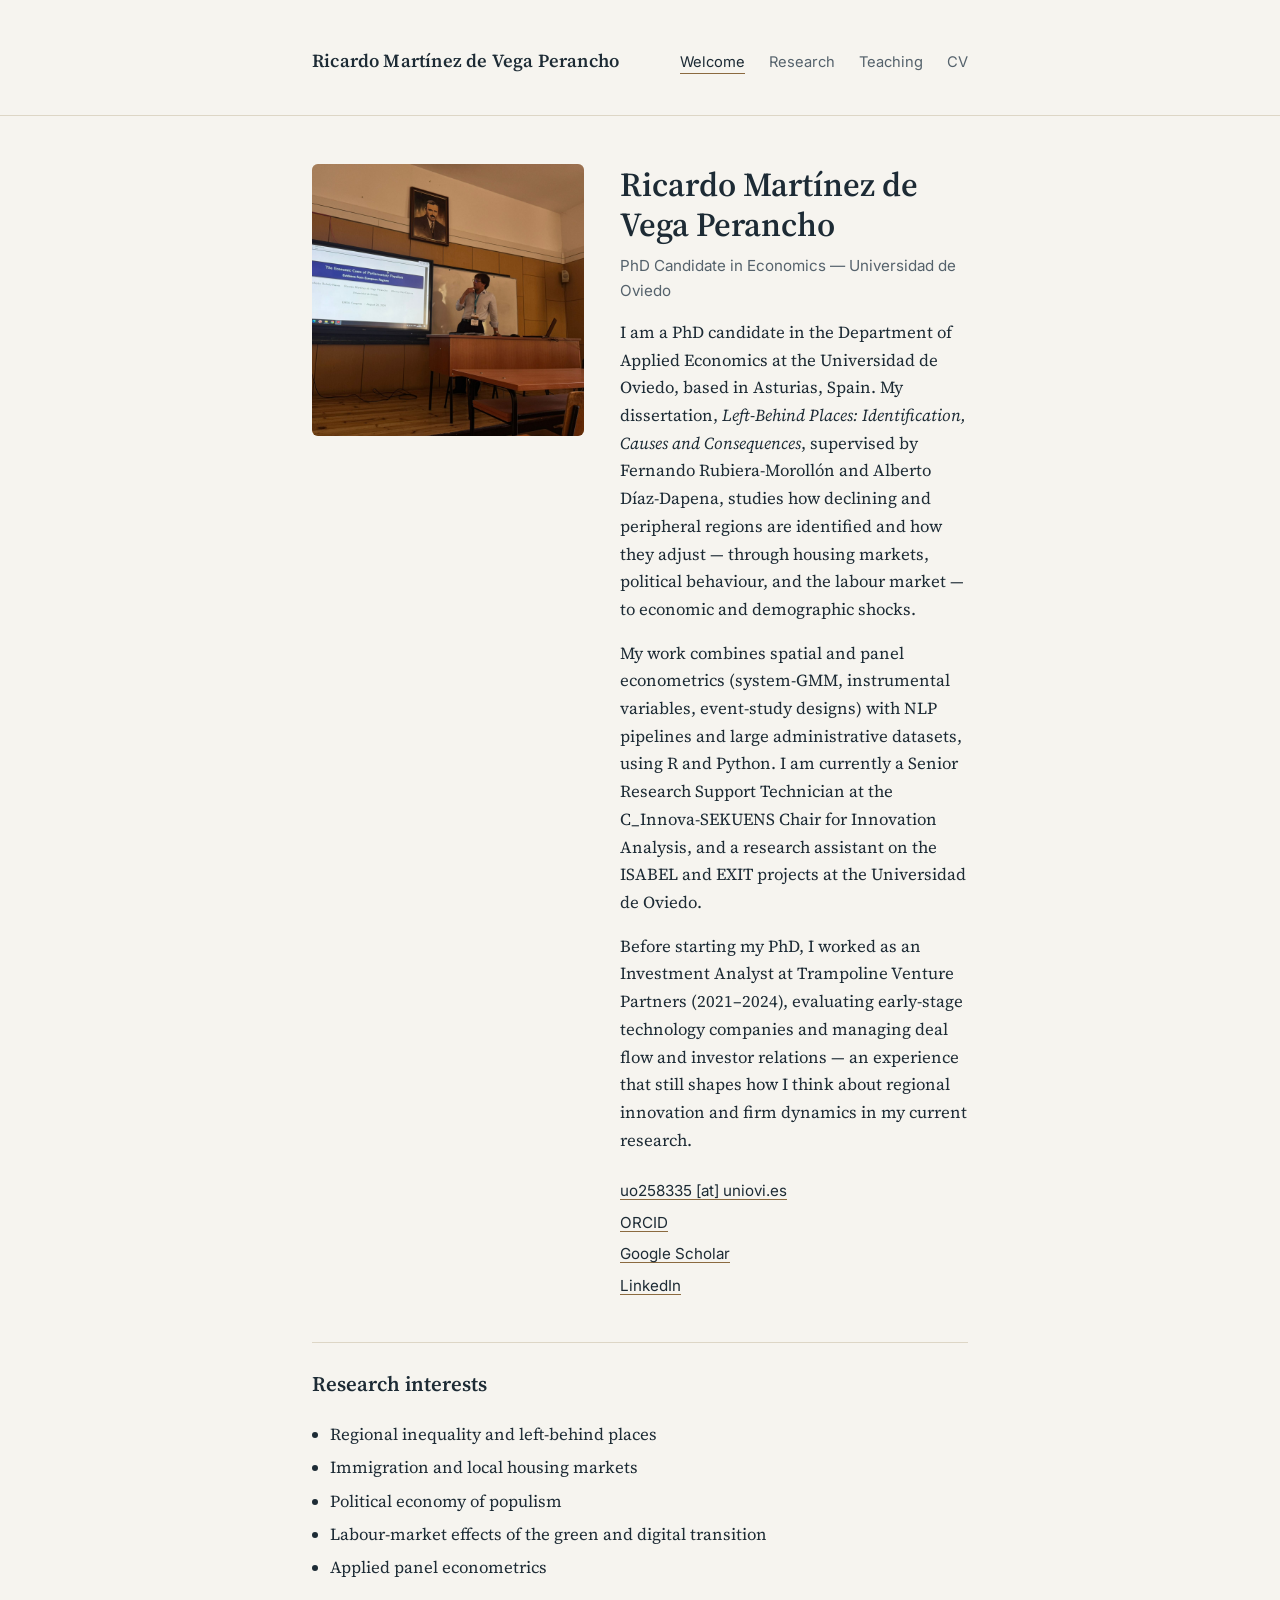
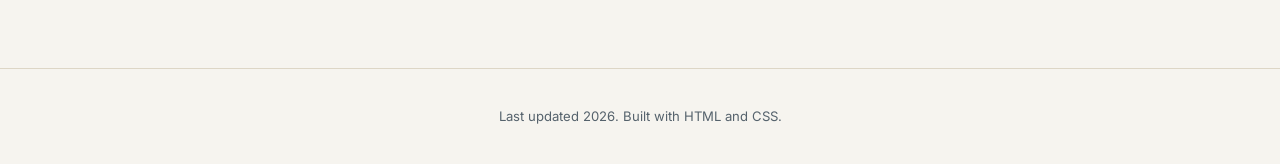
==== commit 6a756e5b: "Update index.html" ====
--- a/index.html
+++ b/index.html
@@ -72,6 +72,12 @@
       Innovation Analysis, and a research assistant on the ISABEL and EXIT
       projects at the Universidad de Oviedo.</p>
 
+      <p>Before starting my PhD, I worked as an Investment Analyst at
+      Trampoline Venture Partners (2021–2024), evaluating early-stage
+      technology companies and managing deal flow and investor relations —
+      an experience that still shapes how I think about regional innovation
+      and firm dynamics in my current research.</p>
+
       <ul class="contact-list">
         <li><a href="mailto:uo258335@uniovi.es">uo258335 [at] uniovi.es</a></li>
         <li><a href="https://orcid.org/0009-0008-1918-5371">ORCID</a></li>
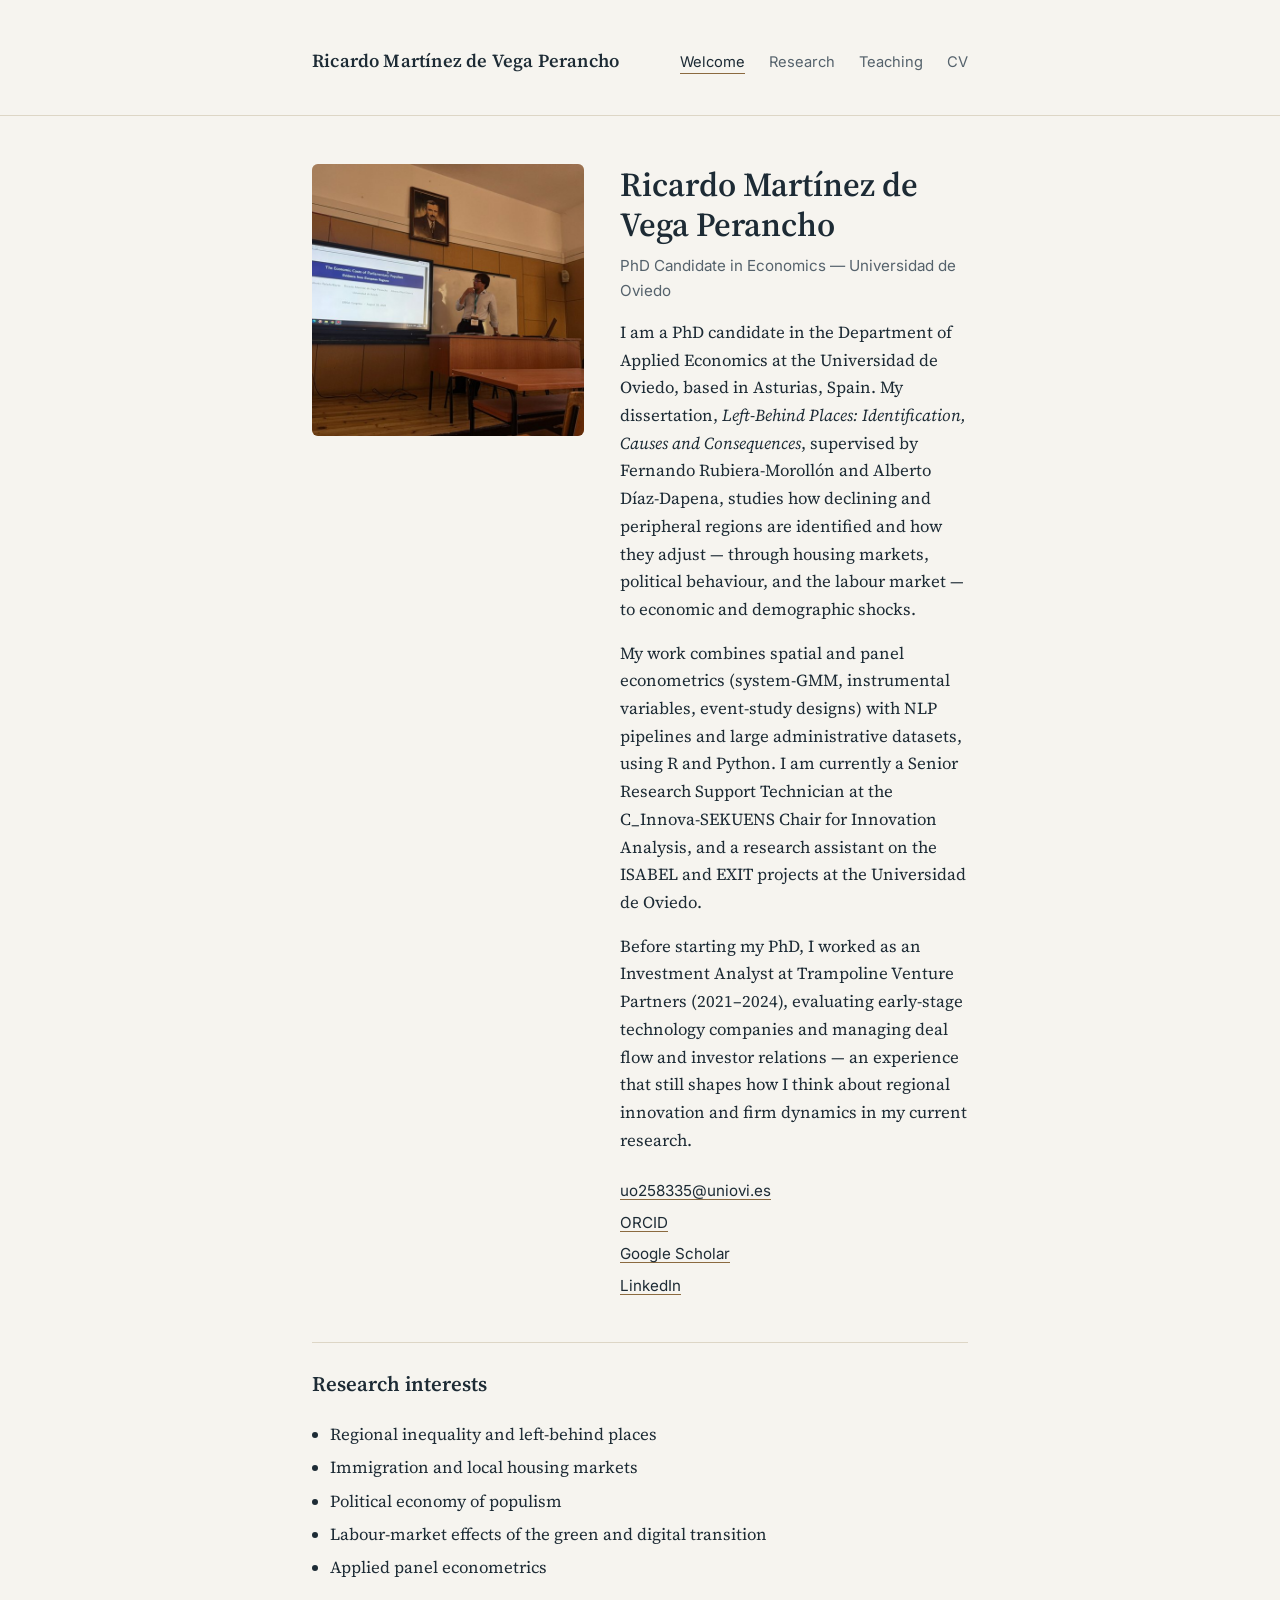
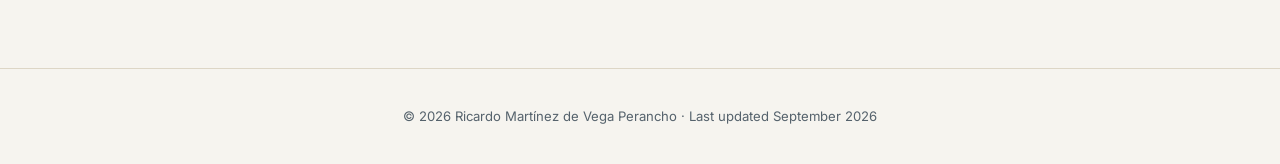
==== commit cf9aff3e: "Add files via upload" ====
--- a/index.html
+++ b/index.html
@@ -3,36 +3,70 @@
 <head>
 <meta charset="UTF-8">
 <meta name="viewport" content="width=device-width, initial-scale=1.0">
+
 <title>Ricardo Martínez de Vega Perancho — Applied Economics</title>
 <meta name="description" content="Ricardo Martínez de Vega Perancho, PhD candidate in Applied Economics at Universidad de Oviedo. Research on left-behind places, regional inequality, populism and immigration.">
-<meta name="google-site-verification" content="qBz0vGdpuWnEbUhsiM5ygSWXRBeQ9XTSMAiw2mAeius" />
+<link rel="canonical" href="https://rikimdvp.github.io/ricardo-site/">
+
+<meta property="og:type" content="profile">
+<meta property="og:site_name" content="Ricardo Martínez de Vega Perancho">
+<meta property="og:title" content="Ricardo Martínez de Vega Perancho — Applied Economics">
+<meta property="og:description" content="PhD candidate in Applied Economics at Universidad de Oviedo. Research on left-behind places, regional inequality, populism and immigration.">
+<meta property="og:url" content="https://rikimdvp.github.io/ricardo-site/">
+<meta property="og:image" content="https://rikimdvp.github.io/ricardo-site/og-image.png">
+<meta property="og:image:width" content="1200">
+<meta property="og:image:height" content="630">
+<meta property="og:image:alt" content="Ricardo Martínez de Vega Perancho, PhD Candidate in Economics, Universidad de Oviedo">
+<meta property="og:locale" content="en_GB">
+<meta name="twitter:card" content="summary_large_image">
+
+<link rel="icon" href="favicon.svg" type="image/svg+xml">
+<link rel="apple-touch-icon" href="apple-touch-icon.png">
+<meta name="theme-color" content="#f6f4ef">
+
+<meta name="google-site-verification" content="qBz0vGdpuWnEbUhsiM5ygSWXRBeQ9XTSMAiw2mAeius">
+
 <link rel="preconnect" href="https://fonts.googleapis.com">
 <link rel="preconnect" href="https://fonts.gstatic.com" crossorigin>
 <link href="https://fonts.googleapis.com/css2?family=Source+Serif+4:ital,wght@0,400;0,600;1,400&family=Inter:wght@400;500&display=swap" rel="stylesheet">
 <link rel="stylesheet" href="style.css">
-<link rel="canonical" href="https://rikimdvp.github.io/ricardo-site/index.html">
+
 <script type="application/ld+json">
 {
   "@context": "https://schema.org",
   "@type": "Person",
   "name": "Ricardo Martínez de Vega Perancho",
   "alternateName": "Ricardo Perancho",
-  "url": "https://rikimdvp.github.io/ricardo-site/index.html",
+  "url": "https://rikimdvp.github.io/ricardo-site/",
+  "image": "https://rikimdvp.github.io/ricardo-site/foto-perfil.jpg",
   "jobTitle": "PhD Candidate in Economics",
   "affiliation": {
     "@type": "CollegeOrUniversity",
     "name": "Universidad de Oviedo"
   },
+  "alumniOf": {
+    "@type": "CollegeOrUniversity",
+    "name": "Universidad de Oviedo"
+  },
+  "knowsAbout": [
+    "Regional economics",
+    "Left-behind places",
+    "Immigration and housing markets",
+    "Political economy of populism",
+    "Applied econometrics"
+  ],
   "email": "mailto:uo258335@uniovi.es",
   "sameAs": [
     "https://orcid.org/0009-0008-1918-5371",
-    "https://scholar.google.com/citations?user=FgOv5gYAAAAJ&hl=es",
+    "https://scholar.google.com/citations?user=FgOv5gYAAAAJ",
     "https://www.linkedin.com/in/ricardo-mart%C3%ADnez-de-vega-analyst-economist/"
   ]
 }
 </script>
 </head>
 <body>
+
+<a class="skip-link" href="#main">Skip to content</a>
 
 <header class="site-header">
   <div class="header-inner">
@@ -48,10 +82,10 @@
   </div>
 </header>
 
-<main>
+<main id="main">
   <div class="hero">
     <div class="avatar">
-      <img src="foto-perfil.jpg" width="272" height="272" alt="Ricardo Martínez de Vega Perancho">
+      <img src="foto-perfil.jpg" width="272" height="272" alt="Ricardo Martínez de Vega Perancho presenting at a conference" fetchpriority="high">
     </div>
     <div class="bio">
       <h1>Ricardo Martínez de Vega Perancho</h1>
@@ -79,9 +113,9 @@
       and firm dynamics in my current research.</p>
 
       <ul class="contact-list">
-        <li><a href="mailto:uo258335@uniovi.es">uo258335 [at] uniovi.es</a></li>
+        <li><a href="mailto:uo258335@uniovi.es">uo258335@uniovi.es</a></li>
         <li><a href="https://orcid.org/0009-0008-1918-5371">ORCID</a></li>
-        <li><a href="https://scholar.google.com/citations?user=FgOv5gYAAAAJ&amp;hl=es">Google Scholar</a></li>
+        <li><a href="https://scholar.google.com/citations?user=FgOv5gYAAAAJ">Google Scholar</a></li>
         <li><a href="https://www.linkedin.com/in/ricardo-mart%C3%ADnez-de-vega-analyst-economist/">LinkedIn</a></li>
       </ul>
     </div>
@@ -98,7 +132,7 @@
 </main>
 
 <footer class="site-footer">
-  <p>Last updated 2026. Built with HTML and CSS.</p>
+  <p>© 2026 Ricardo Martínez de Vega Perancho · Last updated September 2026</p>
 </footer>
 
 </body>
--- a/style.css
+++ b/style.css
@@ -1,5 +1,5 @@
 /* ===========================================================
-   Ricardo — academic site
+   Ricardo Martínez de Vega Perancho — academic site
    Palette: paper background, deep ink text, muted ochre accent
    (a nod to old regional / cartographic survey documents —
    fitting for regional-economics research on left-behind places)
@@ -15,6 +15,19 @@
   --max-w: 44rem;
 }
 
+/* Dark mode: same paper/ink logic, inverted. Si no lo quieres,
+   borra este bloque entero y el sitio queda exactamente igual. */
+@media (prefers-color-scheme: dark) {
+  :root {
+    --bg: #14191d;
+    --ink: #e8e4da;
+    --ink-soft: #9aa4ad;
+    --accent: #c9a26a;
+    --accent-soft: #2b3238;
+    --line: #2e363d;
+  }
+}
+
 * { box-sizing: border-box; }
 
 html {
@@ -50,6 +63,25 @@
 summary:focus-visible {
   outline: 2px solid var(--accent);
   outline-offset: 3px;
+}
+
+/* Skip link: hidden until focused with the keyboard */
+.skip-link {
+  position: absolute;
+  left: -9999px;
+  top: 0;
+  background: var(--bg);
+  color: var(--ink);
+  padding: 0.6rem 1rem;
+  border: 1px solid var(--line);
+  font-family: "Inter", system-ui, sans-serif;
+  font-size: 0.9rem;
+  z-index: 10;
+}
+
+.skip-link:focus {
+  left: 1rem;
+  top: 1rem;
 }
 
 .site-header {
@@ -84,6 +116,7 @@
 nav.site-nav ul {
   list-style: none;
   display: flex;
+  flex-wrap: wrap;
   gap: 1.5rem;
   margin: 0;
   padding: 0;
@@ -183,6 +216,26 @@
 
 .interests li { margin-bottom: 0.35rem; }
 
+/* Lists on the CV page: no bullets, one entry per block */
+.cv-list {
+  list-style: none;
+  margin: 0;
+  padding: 0;
+}
+
+.cv-list li { margin-bottom: 0.6rem; }
+
+/* Compact list inside a card (seminars on the teaching page) */
+.plain-list {
+  list-style: none;
+  margin: 0.4rem 0 0;
+  padding: 0;
+  color: var(--ink-soft);
+  font-size: 0.98rem;
+}
+
+.plain-list li { margin-bottom: 0.25rem; }
+
 .paper {
   margin-bottom: 2.25rem;
   padding-bottom: 2.25rem;
@@ -216,23 +269,32 @@
   font-size: 0.98rem;
 }
 
+/* "Abstract" is real text in the HTML; the +/− is only decoration */
 .paper summary {
   cursor: pointer;
   font-family: "Inter", system-ui, sans-serif;
   font-size: 0.88rem;
   color: var(--ink-soft);
   list-style: none;
+  display: inline-flex;
+  align-items: baseline;
+  gap: 0.45rem;
 }
 
 .paper summary::-webkit-details-marker { display: none; }
 
 .paper summary::before {
-  content: "Abstract  ";
-}
+  content: "+";
+  color: var(--accent);
+  font-size: 0.95rem;
+  line-height: 1;
+  width: 0.8em;
+  text-align: center;
+}
+
+.paper details[open] summary::before { content: "\2212"; }
 
 .paper summary:hover { color: var(--accent); }
-
-.paper details[open] summary::before { content: "Abstract  "; }
 
 .paper .abstract {
   margin: 0.6rem 0 0;
@@ -261,3 +323,13 @@
   h1 { font-size: 1.7rem; }
   .header-inner { flex-direction: column; align-items: flex-start; }
 }
+
+/* Printing the CV page should produce something readable */
+@media print {
+  :root { --bg: #fff; --ink: #000; --ink-soft: #333; --accent: #000; --line: #999; }
+  .site-nav, .skip-link, .site-footer { display: none; }
+  body { font-size: 11pt; }
+  main { max-width: none; padding: 0; }
+  .paper details { display: block; }
+  a { text-decoration: none; }
+}
